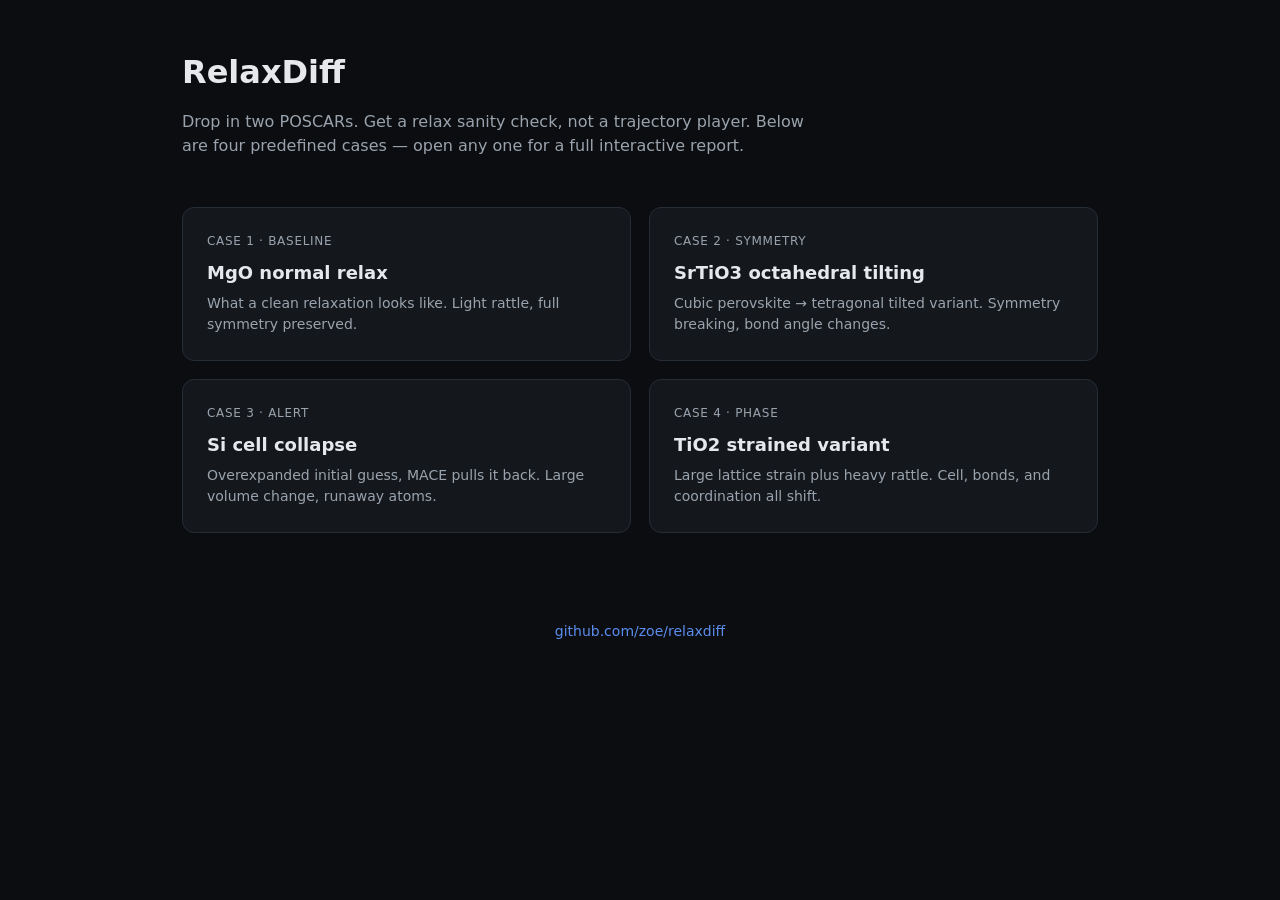
==== docs/index.html @ a4a0de76 "Initial commit: RelaxDiff MVP skeleton CLI + Python package that takes two crystal structures and pr" ====
<!doctype html>
<html lang="en">
<head>
  <meta charset="utf-8" />
  <meta name="viewport" content="width=device-width, initial-scale=1" />
  <title>RelaxDiff — Demo Gallery</title>
  <style>
    :root {
      --bg: #0b0d10; --panel: #14181d; --border: #262c35;
      --text: #e6e8eb; --text-dim: #9aa3ad; --accent: #5b8def;
    }
    * { box-sizing: border-box; }
    body { margin: 0; background: var(--bg); color: var(--text);
           font: 14px/1.55 -apple-system, BlinkMacSystemFont, system-ui, sans-serif; }
    header { padding: 48px 32px 24px; max-width: 980px; margin: 0 auto; }
    header h1 { font-size: 32px; margin: 0 0 12px; }
    header p { color: var(--text-dim); font-size: 16px; margin: 0; max-width: 640px; }
    main { padding: 24px 32px 64px; max-width: 980px; margin: 0 auto;
           display: grid; gap: 18px; grid-template-columns: repeat(2, 1fr); }
    @media (max-width: 720px) { main { grid-template-columns: 1fr; } }
    a.card {
      display: block; padding: 24px;
      background: var(--panel); border: 1px solid var(--border); border-radius: 12px;
      color: inherit; text-decoration: none;
    }
    a.card:hover { border-color: var(--accent); }
    a.card .case { font-size: 12px; color: var(--text-dim); text-transform: uppercase; letter-spacing: 0.06em; }
    a.card h3 { margin: 8px 0 6px; font-size: 18px; }
    a.card p { margin: 0; color: var(--text-dim); }
    footer { color: var(--text-dim); padding: 24px 32px; text-align: center; }
    footer a { color: var(--accent); text-decoration: none; }
  </style>
</head>
<body>

<header>
  <h1>RelaxDiff</h1>
  <p>Drop in two POSCARs. Get a relax sanity check, not a trajectory player. Below are four predefined cases — open any one for a full interactive report.</p>
</header>

<main>
  <a class="card" href="cases/mgo_normal.html">
    <div class="case">Case 1 · baseline</div>
    <h3>MgO normal relax</h3>
    <p>What a clean relaxation looks like. Light rattle, full symmetry preserved.</p>
  </a>
  <a class="card" href="cases/srtio3_tilting.html">
    <div class="case">Case 2 · symmetry</div>
    <h3>SrTiO3 octahedral tilting</h3>
    <p>Cubic perovskite → tetragonal tilted variant. Symmetry breaking, bond angle changes.</p>
  </a>
  <a class="card" href="cases/collapse.html">
    <div class="case">Case 3 · alert</div>
    <h3>Si cell collapse</h3>
    <p>Overexpanded initial guess, MACE pulls it back. Large volume change, runaway atoms.</p>
  </a>
  <a class="card" href="cases/tio2_phase.html">
    <div class="case">Case 4 · phase</div>
    <h3>TiO2 strained variant</h3>
    <p>Large lattice strain plus heavy rattle. Cell, bonds, and coordination all shift.</p>
  </a>
</main>

<footer>
  <a href="https://github.com/zoe/relaxdiff">github.com/zoe/relaxdiff</a>
</footer>

</body>
</html>
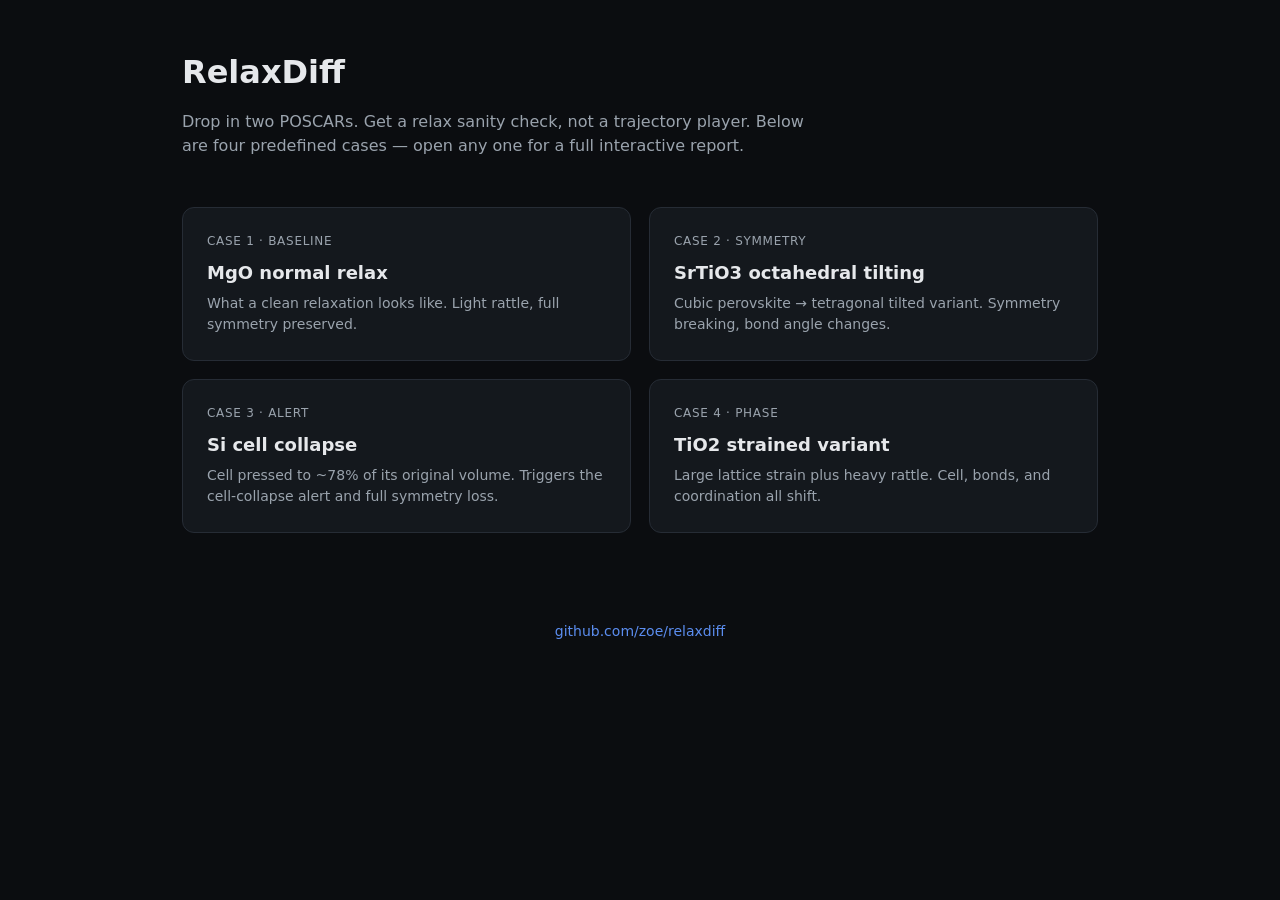
==== commit 1f1e2adc: "Optimize demo pipeline and symmetry handling - Rewrite examples/build.py with pure geometric constru" ====
--- a/docs/index.html
+++ b/docs/index.html
@@ -52,7 +52,7 @@
   <a class="card" href="cases/collapse.html">
     <div class="case">Case 3 · alert</div>
     <h3>Si cell collapse</h3>
-    <p>Overexpanded initial guess, MACE pulls it back. Large volume change, runaway atoms.</p>
+    <p>Cell pressed to ~78% of its original volume. Triggers the cell-collapse alert and full symmetry loss.</p>
   </a>
   <a class="card" href="cases/tio2_phase.html">
     <div class="case">Case 4 · phase</div>
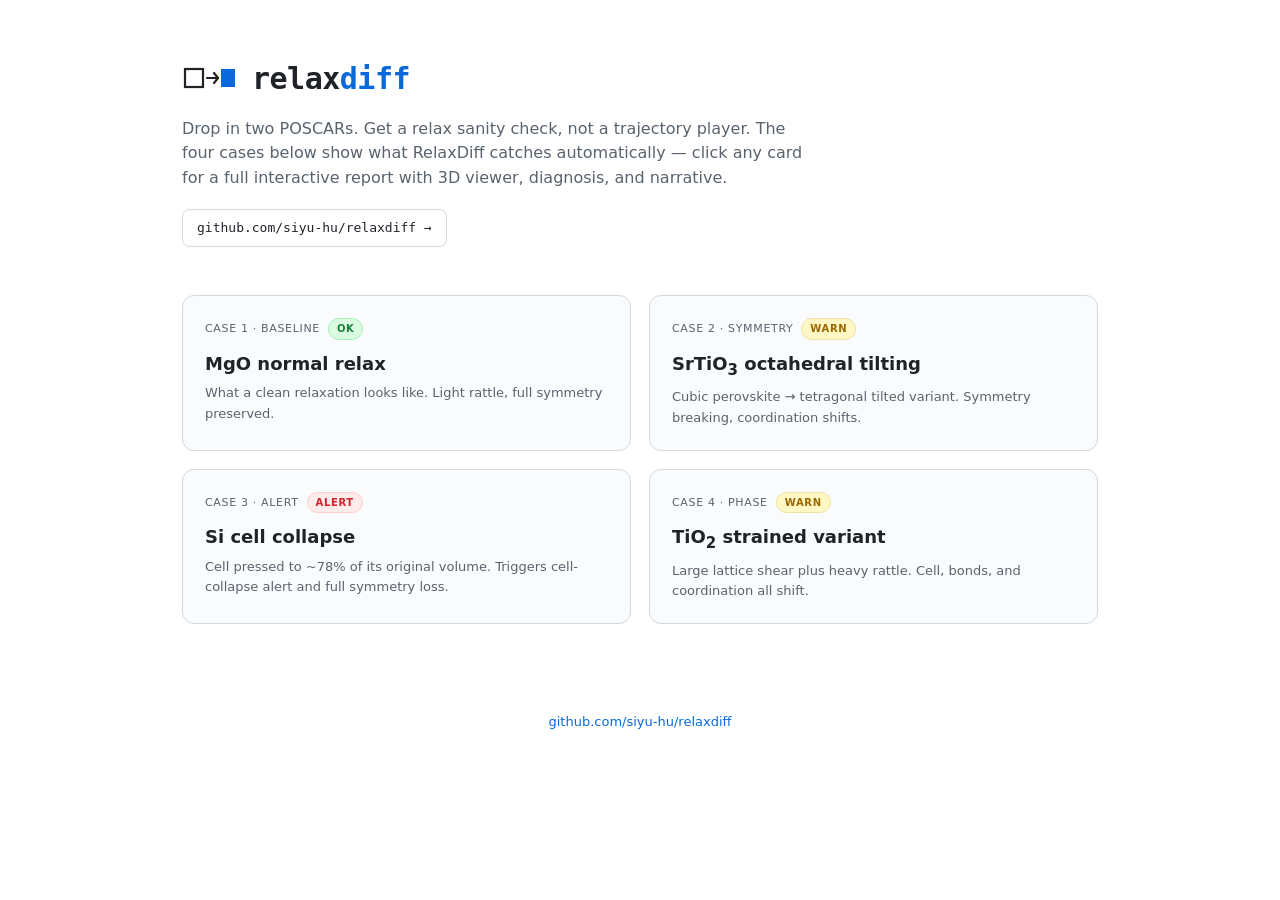
==== commit 39ad5133: "Light theme, sharper diff viewer, DeepSeek backend, Pages CI, polished README UI / viewer - Switch t" ====
--- a/docs/index.html
+++ b/docs/index.html
@@ -6,63 +6,102 @@
   <title>RelaxDiff — Demo Gallery</title>
   <style>
     :root {
-      --bg: #0b0d10; --panel: #14181d; --border: #262c35;
-      --text: #e6e8eb; --text-dim: #9aa3ad; --accent: #5b8def;
+      --bg: #ffffff; --panel: #fafbfc; --border: #d1d9e0;
+      --text: #1f2328; --text-dim: #59636e; --accent: #0969da;
+      --ok: #1a7f37; --warn: #9a6700; --alert: #cf222e;
     }
     * { box-sizing: border-box; }
     body { margin: 0; background: var(--bg); color: var(--text);
            font: 14px/1.55 -apple-system, BlinkMacSystemFont, system-ui, sans-serif; }
-    header { padding: 48px 32px 24px; max-width: 980px; margin: 0 auto; }
-    header h1 { font-size: 32px; margin: 0 0 12px; }
-    header p { color: var(--text-dim); font-size: 16px; margin: 0; max-width: 640px; }
+    header { padding: 56px 32px 24px; max-width: 980px; margin: 0 auto; }
+    header .logo { display: flex; align-items: center; gap: 14px; margin-bottom: 14px; }
+    header .logo svg { display: block; }
+    header h1 { font-size: 30px; margin: 0; font-family: ui-monospace, "SF Mono", Menlo, monospace; letter-spacing: -0.5px; }
+    header h1 .accent { color: var(--accent); }
+    header p { color: var(--text-dim); font-size: 16px; margin: 12px 0 0; max-width: 640px; }
+    header a.cta { display: inline-block; margin-top: 18px; padding: 8px 14px;
+                   border: 1px solid var(--border); border-radius: 8px;
+                   color: var(--text); text-decoration: none; font-size: 13px;
+                   font-family: ui-monospace, "SF Mono", Menlo, monospace; }
+    header a.cta:hover { border-color: var(--accent); color: var(--accent); }
     main { padding: 24px 32px 64px; max-width: 980px; margin: 0 auto;
            display: grid; gap: 18px; grid-template-columns: repeat(2, 1fr); }
     @media (max-width: 720px) { main { grid-template-columns: 1fr; } }
     a.card {
-      display: block; padding: 24px;
+      display: block; padding: 22px;
       background: var(--panel); border: 1px solid var(--border); border-radius: 12px;
       color: inherit; text-decoration: none;
+      transition: border-color 120ms, transform 120ms;
     }
-    a.card:hover { border-color: var(--accent); }
-    a.card .case { font-size: 12px; color: var(--text-dim); text-transform: uppercase; letter-spacing: 0.06em; }
-    a.card h3 { margin: 8px 0 6px; font-size: 18px; }
-    a.card p { margin: 0; color: var(--text-dim); }
-    footer { color: var(--text-dim); padding: 24px 32px; text-align: center; }
+    a.card:hover { border-color: var(--accent); transform: translateY(-1px); }
+    a.card .meta { display: flex; align-items: center; gap: 8px;
+                   font-size: 11px; color: var(--text-dim);
+                   text-transform: uppercase; letter-spacing: 0.06em; }
+    a.card .chip { padding: 2px 8px; border-radius: 999px; font-weight: 600;
+                   border: 1px solid transparent; font-size: 10px; }
+    a.card .chip.ok    { background: #dafbe1; color: var(--ok);    border-color: #aceebb; }
+    a.card .chip.warn  { background: #fff8c5; color: var(--warn);  border-color: #f0e2a3; }
+    a.card .chip.alert { background: #ffebe9; color: var(--alert); border-color: #ffcecb; }
+    a.card h3 { margin: 10px 0 6px; font-size: 18px; }
+    a.card p  { margin: 0; color: var(--text-dim); font-size: 13px; }
+    footer { color: var(--text-dim); padding: 24px 32px; text-align: center; font-size: 13px; }
     footer a { color: var(--accent); text-decoration: none; }
   </style>
 </head>
 <body>
 
 <header>
-  <h1>RelaxDiff</h1>
-  <p>Drop in two POSCARs. Get a relax sanity check, not a trajectory player. Below are four predefined cases — open any one for a full interactive report.</p>
+  <div class="logo">
+    <svg width="56" height="40" viewBox="0 0 56 40" xmlns="http://www.w3.org/2000/svg" aria-hidden="true">
+      <rect x="3"  y="10" width="18" height="18" fill="none" stroke="#1f2328" stroke-width="2.2"/>
+      <path d="M 25 19 L 36 19"           stroke="#1f2328" stroke-width="2.2" stroke-linecap="round"/>
+      <path d="M 32 14 L 36 19 L 32 24"   stroke="#1f2328" stroke-width="2.2" fill="none"
+            stroke-linecap="round" stroke-linejoin="round"/>
+      <rect x="39" y="10" width="14" height="18" fill="#0969da"/>
+    </svg>
+    <h1>relax<span class="accent">diff</span></h1>
+  </div>
+  <p>Drop in two POSCARs. Get a relax sanity check, not a trajectory player. The four cases below show what RelaxDiff catches automatically &mdash; click any card for a full interactive report with 3D viewer, diagnosis, and narrative.</p>
+  <a class="cta" href="https://github.com/siyu-hu/relaxdiff">github.com/siyu-hu/relaxdiff →</a>
 </header>
 
 <main>
   <a class="card" href="cases/mgo_normal.html">
-    <div class="case">Case 1 · baseline</div>
+    <div class="meta">
+      <span>Case 1 · baseline</span>
+      <span class="chip ok">ok</span>
+    </div>
     <h3>MgO normal relax</h3>
     <p>What a clean relaxation looks like. Light rattle, full symmetry preserved.</p>
   </a>
   <a class="card" href="cases/srtio3_tilting.html">
-    <div class="case">Case 2 · symmetry</div>
-    <h3>SrTiO3 octahedral tilting</h3>
-    <p>Cubic perovskite → tetragonal tilted variant. Symmetry breaking, bond angle changes.</p>
+    <div class="meta">
+      <span>Case 2 · symmetry</span>
+      <span class="chip warn">warn</span>
+    </div>
+    <h3>SrTiO<sub>3</sub> octahedral tilting</h3>
+    <p>Cubic perovskite → tetragonal tilted variant. Symmetry breaking, coordination shifts.</p>
   </a>
   <a class="card" href="cases/collapse.html">
-    <div class="case">Case 3 · alert</div>
+    <div class="meta">
+      <span>Case 3 · alert</span>
+      <span class="chip alert">alert</span>
+    </div>
     <h3>Si cell collapse</h3>
-    <p>Cell pressed to ~78% of its original volume. Triggers the cell-collapse alert and full symmetry loss.</p>
+    <p>Cell pressed to ~78% of its original volume. Triggers cell-collapse alert and full symmetry loss.</p>
   </a>
   <a class="card" href="cases/tio2_phase.html">
-    <div class="case">Case 4 · phase</div>
-    <h3>TiO2 strained variant</h3>
-    <p>Large lattice strain plus heavy rattle. Cell, bonds, and coordination all shift.</p>
+    <div class="meta">
+      <span>Case 4 · phase</span>
+      <span class="chip warn">warn</span>
+    </div>
+    <h3>TiO<sub>2</sub> strained variant</h3>
+    <p>Large lattice shear plus heavy rattle. Cell, bonds, and coordination all shift.</p>
   </a>
 </main>
 
 <footer>
-  <a href="https://github.com/zoe/relaxdiff">github.com/zoe/relaxdiff</a>
+  <a href="https://github.com/siyu-hu/relaxdiff">github.com/siyu-hu/relaxdiff</a>
 </footer>
 
 </body>
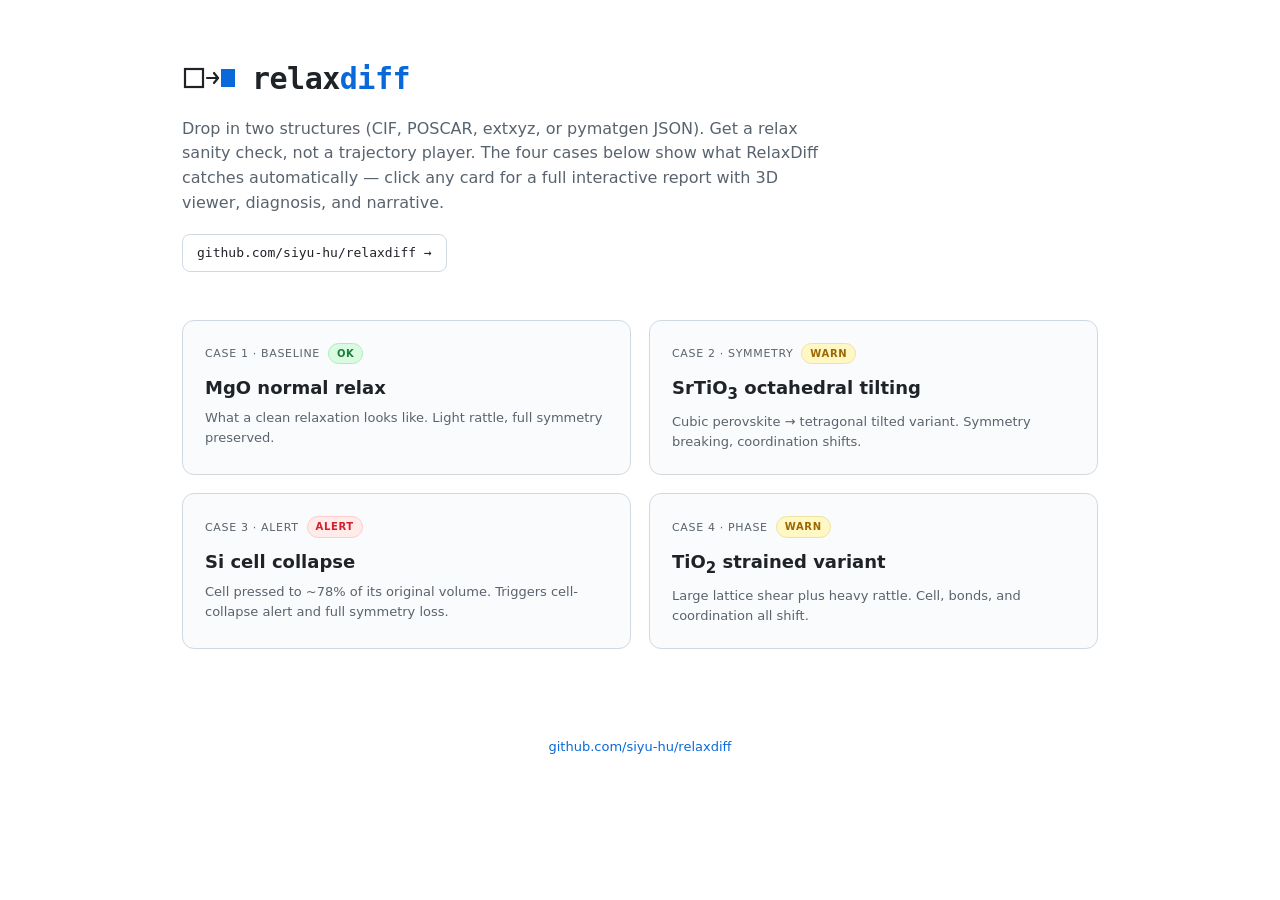
==== commit 1fb6cc9c: "Broaden the input-format message in slogan and README POSCAR was a misleading shorthand — RelaxDiff " ====
--- a/docs/index.html
+++ b/docs/index.html
@@ -61,7 +61,7 @@
     </svg>
     <h1>relax<span class="accent">diff</span></h1>
   </div>
-  <p>Drop in two POSCARs. Get a relax sanity check, not a trajectory player. The four cases below show what RelaxDiff catches automatically &mdash; click any card for a full interactive report with 3D viewer, diagnosis, and narrative.</p>
+  <p>Drop in two structures (CIF, POSCAR, extxyz, or pymatgen JSON). Get a relax sanity check, not a trajectory player. The four cases below show what RelaxDiff catches automatically &mdash; click any card for a full interactive report with 3D viewer, diagnosis, and narrative.</p>
   <a class="cta" href="https://github.com/siyu-hu/relaxdiff">github.com/siyu-hu/relaxdiff →</a>
 </header>
 
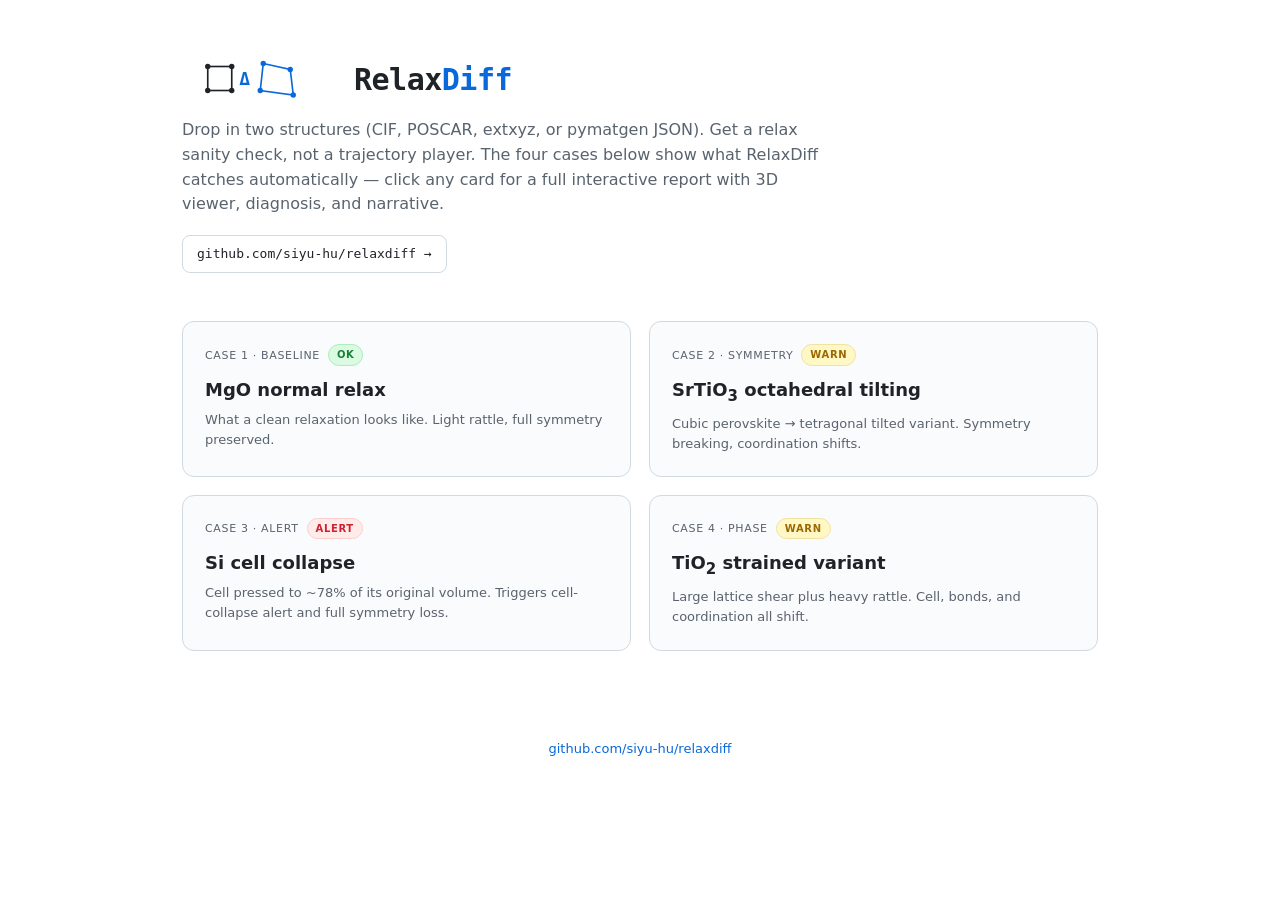
==== commit c0a228e2: "Rebrand: RelaxDiff wordmark, lattice→Δ→lattice logo, provider-neutral LLM Brand - Logo redesigned to" ====
--- a/docs/index.html
+++ b/docs/index.html
@@ -3,7 +3,11 @@
 <head>
   <meta charset="utf-8" />
   <meta name="viewport" content="width=device-width, initial-scale=1" />
-  <title>RelaxDiff — Demo Gallery</title>
+  <title>RelaxDiff — DFT relaxation diff &amp; sanity check</title>
+  <meta name="description" content="RelaxDiff diffs two crystal structures and tells you whether a DFT relaxation looks reasonable — displacement, bond, coordination, cell, and symmetry changes with an LLM-generated narrative. Works with CIF, POSCAR, extxyz, and pymatgen JSON." />
+  <meta property="og:title" content="RelaxDiff — DFT relaxation diff &amp; sanity check" />
+  <meta property="og:description" content="Drop in two structures. Get a relax sanity check, not a trajectory player." />
+  <meta property="og:type" content="website" />
   <style>
     :root {
       --bg: #ffffff; --panel: #fafbfc; --border: #d1d9e0;
@@ -52,14 +56,27 @@
 
 <header>
   <div class="logo">
-    <svg width="56" height="40" viewBox="0 0 56 40" xmlns="http://www.w3.org/2000/svg" aria-hidden="true">
-      <rect x="3"  y="10" width="18" height="18" fill="none" stroke="#1f2328" stroke-width="2.2"/>
-      <path d="M 25 19 L 36 19"           stroke="#1f2328" stroke-width="2.2" stroke-linecap="round"/>
-      <path d="M 32 14 L 36 19 L 32 24"   stroke="#1f2328" stroke-width="2.2" fill="none"
-            stroke-linecap="round" stroke-linejoin="round"/>
-      <rect x="39" y="10" width="14" height="18" fill="#0969da"/>
+    <svg width="158" height="48" viewBox="0 0 158 64" xmlns="http://www.w3.org/2000/svg" aria-hidden="true">
+      <g stroke="#1f2328" stroke-width="2.2" fill="none"><rect x="8" y="14" width="32" height="32"/></g>
+      <g fill="#1f2328">
+        <circle cx="8"  cy="14" r="3.6"/>
+        <circle cx="40" cy="14" r="3.6"/>
+        <circle cx="8"  cy="46" r="3.6"/>
+        <circle cx="40" cy="46" r="3.6"/>
+      </g>
+      <text x="50" y="38" font-family="ui-monospace, 'SF Mono', Menlo, monospace"
+            font-size="24" font-weight="700" fill="#0969da">Δ</text>
+      <g stroke="#0969da" stroke-width="2.2" fill="none">
+        <path d="M 82 10 L 118 18 L 122 52 L 78 46 Z"/>
+      </g>
+      <g fill="#0969da">
+        <circle cx="82"  cy="10" r="3.6"/>
+        <circle cx="118" cy="18" r="3.6"/>
+        <circle cx="78"  cy="46" r="3.6"/>
+        <circle cx="122" cy="52" r="3.6"/>
+      </g>
     </svg>
-    <h1>relax<span class="accent">diff</span></h1>
+    <h1>Relax<span class="accent">Diff</span></h1>
   </div>
   <p>Drop in two structures (CIF, POSCAR, extxyz, or pymatgen JSON). Get a relax sanity check, not a trajectory player. The four cases below show what RelaxDiff catches automatically &mdash; click any card for a full interactive report with 3D viewer, diagnosis, and narrative.</p>
   <a class="cta" href="https://github.com/siyu-hu/relaxdiff">github.com/siyu-hu/relaxdiff →</a>
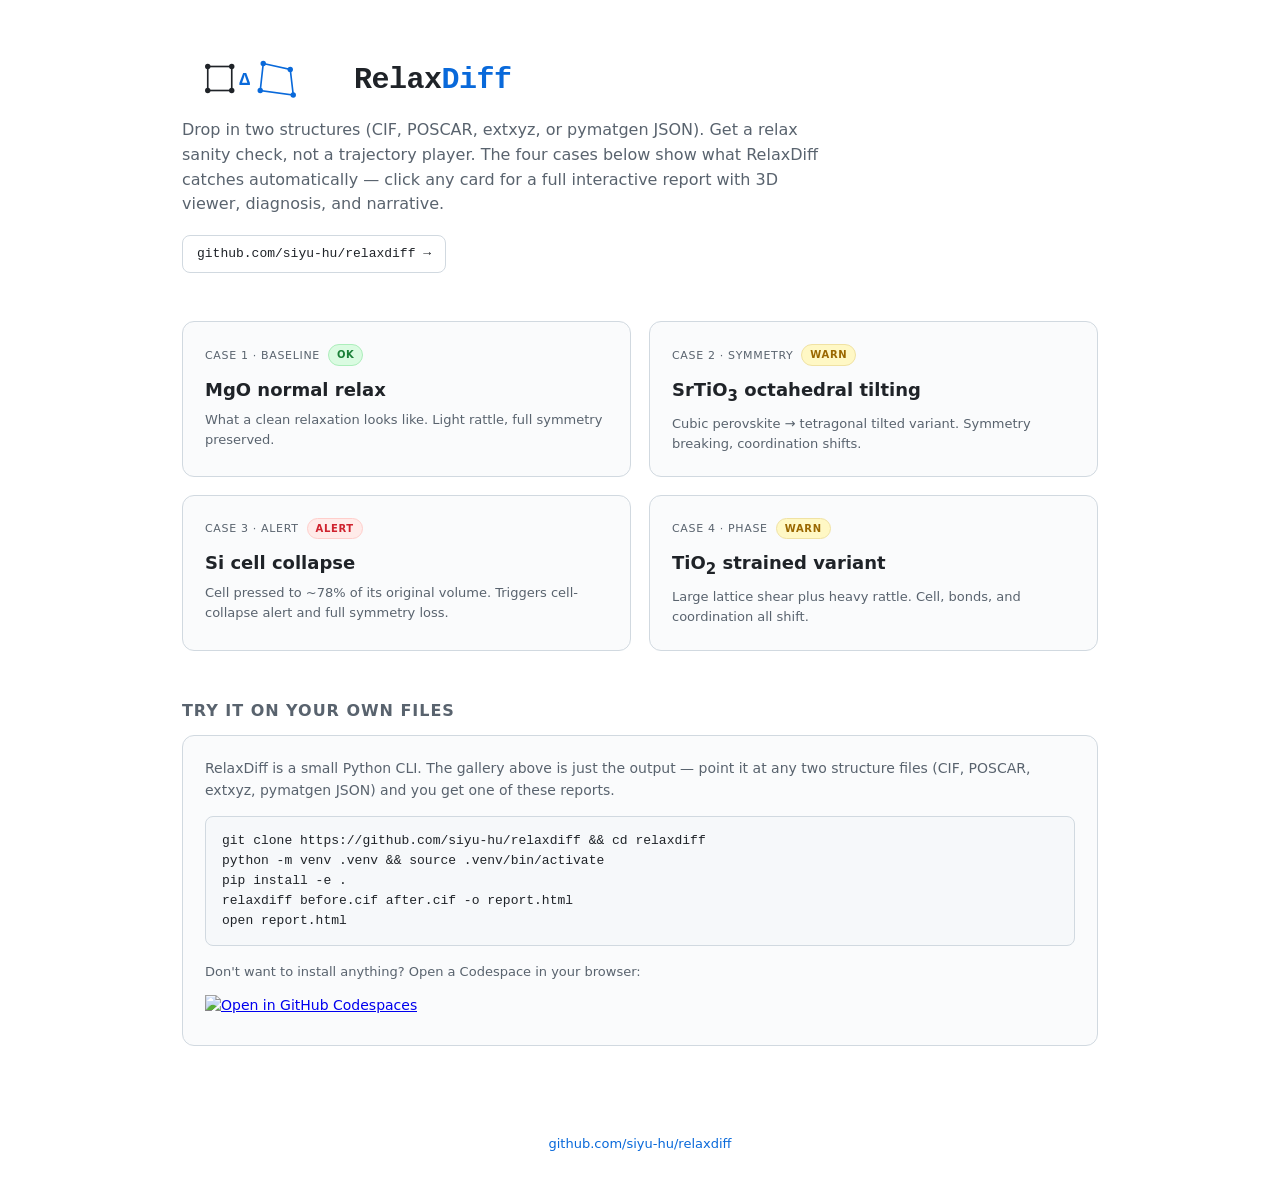
==== commit 3d54cdff: "Make Quick start and Codespaces entry impossible to miss Two real complaints: the slogan says "drop " ====
--- a/docs/index.html
+++ b/docs/index.html
@@ -28,9 +28,34 @@
                    color: var(--text); text-decoration: none; font-size: 13px;
                    font-family: ui-monospace, "SF Mono", Menlo, monospace; }
     header a.cta:hover { border-color: var(--accent); color: var(--accent); }
-    main { padding: 24px 32px 64px; max-width: 980px; margin: 0 auto;
+    main { padding: 24px 32px 16px; max-width: 980px; margin: 0 auto;
            display: grid; gap: 18px; grid-template-columns: repeat(2, 1fr); }
     @media (max-width: 720px) { main { grid-template-columns: 1fr; } }
+
+    .tryit {
+      max-width: 980px; margin: 32px auto 64px; padding: 0 32px;
+    }
+    .tryit h2 {
+      font-size: 16px; margin: 0 0 12px;
+      color: var(--text-dim); text-transform: uppercase; letter-spacing: 0.06em;
+    }
+    .tryit-card {
+      background: var(--panel); border: 1px solid var(--border);
+      border-radius: 12px; padding: 22px;
+    }
+    .tryit-card p { margin: 0 0 14px; color: var(--text-dim); }
+    .tryit-card pre {
+      background: #f6f8fa; border: 1px solid var(--border);
+      border-radius: 8px; padding: 14px 16px; overflow-x: auto;
+      font-family: ui-monospace, "SF Mono", Menlo, monospace;
+      font-size: 13px; margin: 0; color: var(--text);
+    }
+    .tryit-card .or {
+      display: block; margin: 16px 0 12px;
+      color: var(--text-dim); font-size: 13px;
+    }
+    .tryit-card a.codespaces-badge { display: inline-block; }
+    .tryit-card a.codespaces-badge img { display: block; height: 28px; }
     a.card {
       display: block; padding: 22px;
       background: var(--panel); border: 1px solid var(--border); border-radius: 12px;
@@ -117,6 +142,22 @@
   </a>
 </main>
 
+<section class="tryit">
+  <h2>Try it on your own files</h2>
+  <div class="tryit-card">
+    <p>RelaxDiff is a small Python CLI. The gallery above is just the output — point it at any two structure files (CIF, POSCAR, extxyz, pymatgen JSON) and you get one of these reports.</p>
+    <pre>git clone https://github.com/siyu-hu/relaxdiff &amp;&amp; cd relaxdiff
+python -m venv .venv &amp;&amp; source .venv/bin/activate
+pip install -e .
+relaxdiff before.cif after.cif -o report.html
+open report.html</pre>
+    <span class="or">Don't want to install anything? Open a Codespace in your browser:</span>
+    <a class="codespaces-badge" href="https://codespaces.new/siyu-hu/relaxdiff?quickstart=1">
+      <img src="https://github.com/codespaces/badge.svg" alt="Open in GitHub Codespaces" />
+    </a>
+  </div>
+</section>
+
 <footer>
   <a href="https://github.com/siyu-hu/relaxdiff">github.com/siyu-hu/relaxdiff</a>
 </footer>
